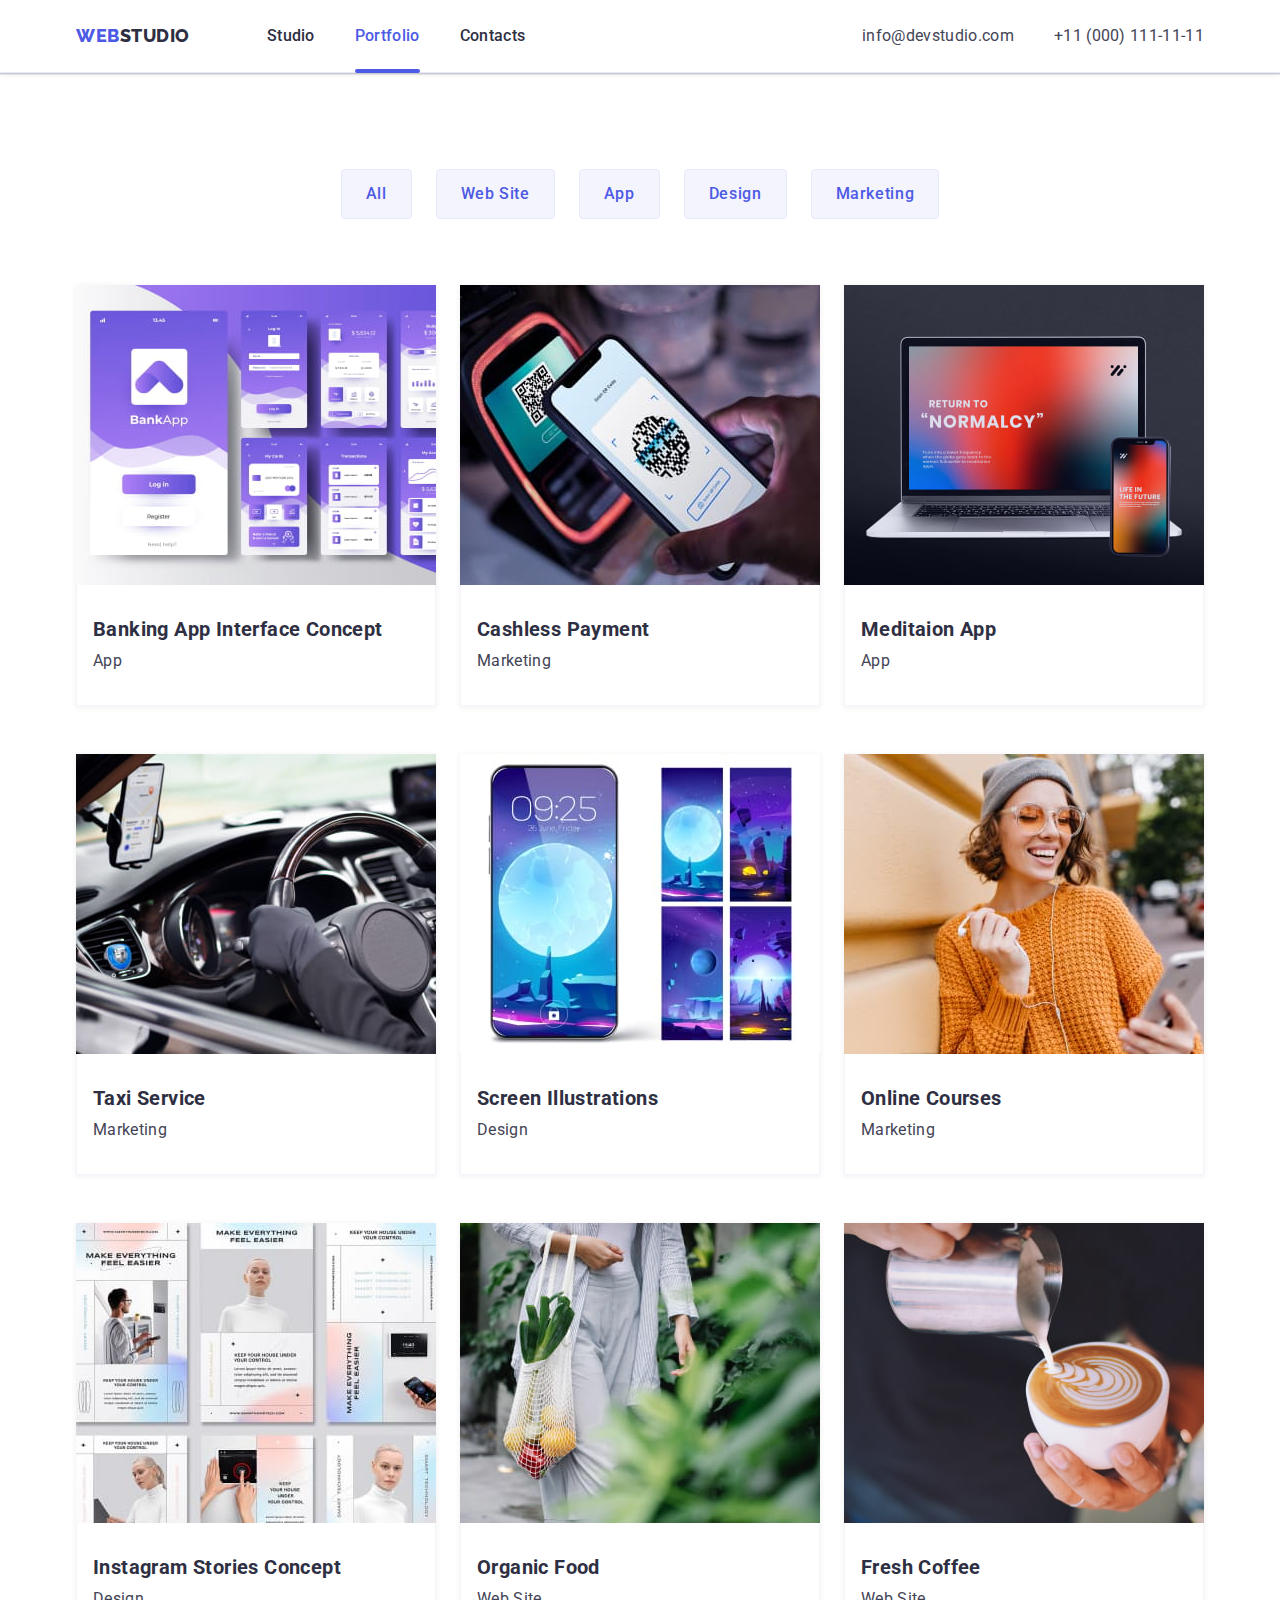
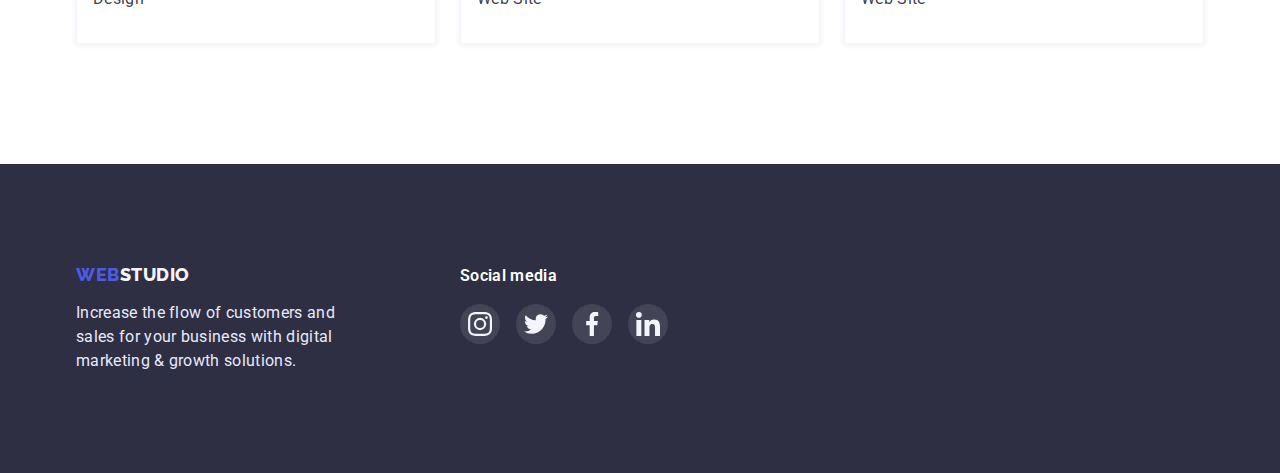
==== portfolio.html @ 15d8ec0e "check1" ====
<!DOCTYPE html>
<html lang="en">
<head>
    <meta charset="UTF-8">
    <meta http-equiv="X-UA-Compatible" content="IE=edge">
    <meta name="viewport" content="width=device-width, initial-scale=1.0">
    <link rel="preconnect" href="https://fonts.googleapis.com">
    <link rel="preconnect" href="https://fonts.gstatic.com" crossorigin>
    <link href="https://fonts.googleapis.com/css2?family=Raleway:wght@800&family=Roboto:wght@400;500;700;900&display=swap" rel="stylesheet">
    <style>
    @import url('https://fonts.googleapis.com/css2?family=Raleway:wght@800&family=Roboto:wght@400;500;700;900&display=swap');
    </style>
    <link rel="stylesheet" href="https://cdnjs.cloudflare.com/ajax/libs/modern-normalize/1.1.0/modern-normalize.min.css">
    <link rel="stylesheet" href="./css/styles.css">
    <title>Portfolio</title>
</head>
<body>
    <header class="header">
        <div class="container header-list">
                <a class="header-logo" href="">WEB<span class="header-logo-studio">STUDIO</span>
                </a>
                <nav>
                    <ul class="list-studio">
                        <li class="item">
                            <a href="./index.html" class="studio-title" >Studio</a>
                        </li>
                        <li class="item">
                            <a href="./portfolio.html" class="studio-title current" >Portfolio</a>
                        </li>
                        <li class="item">
                            <a href="" class="studio-title">Contacts</a>
                        </li>
                    </ul>
                </nav>
                <ul class="list-contacts">
                    <li class="item"><a href="mailto:info@devstudio.com" class="contacts-title">info@devstudio.com</a></li>
                    <li class="item"><a href="tel:+110001111111" class="contacts-title">+11 (000) 111-11-11</a></li>
                </ul>
        </div>
    </header>
    <main>
        <section class="section-portfolio">
            <div class="container">
                <ul class="list-buttons">
                    <li class="item"><button type="button" class="button">All</button></li>
                    <li class="item"><button type="button" class="button">Web Site</button></li>
                    <li class="item"><button type="button" class="button">App</button></li>
                    <li class="item"><button type="button" class="button">Design</button></li>
                    <li class="item"><button type="button" class="button">Marketing</button></li>
                </ul>
                <h1 class="visually-hidden-skills" class="title-portfolio-main">Portfolio</h1>
                <ul class="portfolio-images">
                    <li class="image-portfolio">
                        <a href="" class="portfolio-link">
                            <div class="portfolio-thumb">
                                <img src="./images/bank-app.jpg" alt="Bank App" width="360">
                                    <p class="portfolio-thumb-text">
                                        14 Stylish and User-Friendly App Design Concepts · Task Manager App · Calorie Tracker App · Exotic Fruit Ecommerce App · Cloud Storage App
                                    </p>
                            </div>
                            <div class="image-figure">
                                <h3 class="portfolio-image-title">Banking App Interface Concept</h3>
                                <p class="portfolio-image-text">App</p>
                            </div>
                        </a>
                    </li>
                    <li class="image-portfolio">
                        <a href="" class="portfolio-link">
                            <div class="portfolio-thumb">
                                <img src="./images/cashless-payment.jpg" alt="Cashless Payment" width="360">
                                    <p class="portfolio-thumb-text">
                                        14 Stylish and User-Friendly App Design Concepts · Task Manager App · Calorie Tracker App · Exotic Fruit Ecommerce App · Cloud Storage App
                                    </p>
                            </div>
                            <div class="image-figure">
                                <h3 class="portfolio-image-title">Cashless Payment</h3>
                                <p class="portfolio-image-text">Marketing</p>
                            </div> 
                        </a> 
                    </li>
                    <li class="image-portfolio">
                        <a href="" class="portfolio-link">
                            <div class="portfolio-thumb">
                                <img src="./images/meditation-app.jpg" alt="Meditation App" width="360">
                                    <p class="portfolio-thumb-text">
                                        14 Stylish and User-Friendly App Design Concepts · Task Manager App · Calorie Tracker App · Exotic Fruit Ecommerce App · Cloud Storage App
                                    </p>
                            </div>
                            <div class="image-figure">
                                <h3 class="portfolio-image-title">Meditaion App</h3>
                                <p class="portfolio-image-text">App</p>
                            </div>
                        </a>
                    </li>
                    <li class="image-portfolio">
                        <a href="" class="portfolio-link">
                            <div class="portfolio-thumb">
                                <img src="./images/taxi-service.jpg" alt="Taxi Service" width="360">
                                    <p class="portfolio-thumb-text">
                                        14 Stylish and User-Friendly App Design Concepts · Task Manager App · Calorie Tracker App · Exotic Fruit Ecommerce App · Cloud Storage App
                                    </p>
                            </div>
                            <div class="image-figure">
                                <h3 class="portfolio-image-title">Taxi Service</h3>
                                <p class="portfolio-image-text">Marketing</p>
                            </div>
                        </a>
                    </li>
                    <li class="image-portfolio">
                        <a href="" class="portfolio-link">
                            <div class="portfolio-thumb">
                                <img src="./images/screen-illustrations.jpg" alt="Screen Illustrations" width="360">
                                    <p class="portfolio-thumb-text">
                                        14 Stylish and User-Friendly App Design Concepts · Task Manager App · Calorie Tracker App · Exotic Fruit Ecommerce App · Cloud Storage App
                                    </p>
                            </div>
                            <div class="image-figure">
                                <h3 class="portfolio-image-title">Screen Illustrations</h3>
                                <p class="portfolio-image-text">Design</p>
                            </div>
                        </a>
                    </li>
                    <li class="image-portfolio">
                        <a href="" class="portfolio-link">
                            <div class="portfolio-thumb">
                                <img src="./images/online-courses.jpg" alt="Online Courses" width="360">
                                    <p class="portfolio-thumb-text">
                                        14 Stylish and User-Friendly App Design Concepts · Task Manager App · Calorie Tracker App · Exotic Fruit Ecommerce App · Cloud Storage App
                                    </p>
                            </div>
                            <div class="image-figure">
                                <h3 class="portfolio-image-title">Online Courses</h3>
                                <p class="portfolio-image-text">Marketing</p>
                            </div>
                        </a>
                    </li>
                    <li class="image-portfolio">
                        <a href="" class="portfolio-link">
                            <div class="portfolio-thumb">
                                <img src="./images/instagram-stories-concept.jpg" alt="Instagram Stories Concept" width="360">
                                    <p class="portfolio-thumb-text">
                                        14 Stylish and User-Friendly App Design Concepts · Task Manager App · Calorie Tracker App · Exotic Fruit Ecommerce App · Cloud Storage App
                                    </p>
                            </div>
                            <div class="image-figure">
                                <h3 class="portfolio-image-title">Instagram Stories Concept</h3>
                                <p class="portfolio-image-text">Design</p>
                            </div>
                        </a>
                    </li>
                    <li class="image-portfolio">
                        <a href="" class="portfolio-link">
                            <div class="portfolio-thumb">
                                <img src="./images/organic-food.jpg" alt="Organic Food" width="360">
                                    <p class="portfolio-thumb-text">
                                        14 Stylish and User-Friendly App Design Concepts · Task Manager App · Calorie Tracker App · Exotic Fruit Ecommerce App · Cloud Storage App
                                    </p>
                            </div>
                            <div class="image-figure">
                                <h3 class="portfolio-image-title">Organic Food</h3>
                                <p class="portfolio-image-text">Web Site</p>
                            </div>
                        </a>
                    </li>
                    <li class="image-portfolio">
                        <a href="" class="portfolio-link">
                            <div class="portfolio-thumb">
                                <img src="./images/fresh-coffee.jpg" alt="Fresh Coffee" width="360">
                                    <p class="portfolio-thumb-text">
                                        14 Stylish and User-Friendly App Design Concepts · Task Manager App · Calorie Tracker App · Exotic Fruit Ecommerce App · Cloud Storage App
                                    </p>
                            </div>
                            <div class="image-figure">
                                <h3 class="portfolio-image-title">Fresh Coffee</h3>
                                <p class="portfolio-image-text">Web Site</p>
                            </div>
                        </a>
                    </li>
                </ul> 
            </div>
        </section>           
    </main>
    
    <footer class="background-footer">
        <div class="container position">
            <div class="footer-info">
                <a class="footer-logo" href="">WEB<span class="footer-logo-studio-2">STUDIO</span>
                </a>
                <p class="footer-text">Increase the flow of customers and sales for your business with digital marketing & growth solutions.</p>
            </div>
            <div class="footer-social">
                <p class="title-social-media">Social media</p>
                <ul class="footer-list-icons">
                    <li class="footer-item">
                        <a class="footer-link" href="">
                            <svg class="footer-icon" width="24" height="24">
                                <use href="./images/icons.svg#icon-instagram-footer"></use>
                            </svg>
                        </a>
                    </li>
                    <li class="footer-item">
                        <a class="footer-link" href="">
                            <svg class="footer-icon" width="24" height="24">
                                <use href="./images/icons.svg#icon-twitter-footer"></use>
                            </svg>
                        </a>
                    </li>
                    <li class="footer-item">
                        <a class="footer-link" href="">
                            <svg class="footer-icon" width="24" height="24">
                                <use href="./images/icons.svg#icon-facebook-footer"></use>
                            </svg>
                        </a>
                    </li>
                    <li class="footer-item">
                        <a class="footer-link" href="">
                            <svg class="footer-icon" width="24" height="24">
                                <use href="./images/icons.svg#icon-in-footer"></use>
                            </svg>
                        </a>
                    </li>
                </ul>
            </div>
        </div>
    </footer>
</body>
</html>
---- css/styles.css ----
html{
    box-sizing: border-box;
}
*,
*::before,
*::after{
    box-sizing: inherit;
}

h1,h2,h3,h4,h5,h6,p{
    margin: 0;
}
ul,ol{
    margin: 0;
    padding: 0;
}

img{
    display: block;
    max-width: 100%;
    height: auto;
}


body{
    font-family: 'Roboto', sans-serif;
    color: var(--brand-black-color);
}

:root{
    --brand-black-color: #434455;
    --black-color: #2E2F42;
    --blue-color: #4D5AE5;
    --dark-blue-color: #404BBF;
    --brand-white-color: #FFFFFF;
    --first-white-color: #F4F4FD;
    --second-white-color: #E7E9FC;
    --transition-duration: 250ms;
    --transition-timing-function: cubic-bezier(0.4, 0, 0.2, 1);
}

.container{
    width: 1158px;
    padding-left: 15px;
    padding-right: 15px;
    margin-left: auto;
    margin-right: auto;
}

.header{
    border-bottom: 1px solid #E7E9FC;
    box-shadow: 0px 2px 1px rgba(46, 47, 66, 0.08), 0px 1px 1px rgba(46, 47, 66, 0.16), 0px 1px 6px rgba(46, 47, 66, 0.08);
}

.header-list{
    display: flex;
    align-items: center;
    padding-top: 24px;
    padding-bottom: 24px;
}
.header-logo{
    text-decoration: none;
    font-family: 'Raleway';
    font-weight: 800;
    font-size: 18px;
    line-height: calc(24/18);
    letter-spacing: 0.03em;
    text-transform: uppercase;
    color: var(--blue-color);
}

.header-logo-studio{
    font-family: 'Raleway';
    font-weight: 800;
    font-size: 18px;
    line-height: calc(24/18);
    letter-spacing: 0.03em;
    text-transform: uppercase;
    color: var(--black-color);
}


.list-studio{
    list-style: none;
    display: flex;
    margin-left: 77px;
}

.studio-title{
    position: relative;
    font-weight: 500;
    font-size: 16px;
    line-height: calc(24/16);
    letter-spacing: 0.02em;
    color: var(--black-color);
    text-decoration: none;
    transition: color var(--transition-duration) var(--transition-timing-function);
}
.studio-title:hover, 
.studio-title:focus,
.studio-title:active{
    color: var(--blue-color);
}
.studio-title.current{
    color: var(--blue-color);
}
.studio-title.current::after{
    position: absolute;
    bottom: -28px;
    left: 0;
    content: "";
    display: block;
    width: 100%;
    height: 4px;
    background: var(--blue-color);
    border-radius: 2px;
}

.list-studio .item +.item{
    margin-left: 40px;
}


.list-contacts{
    list-style: none;
    display: flex;
    margin-left: auto;

}
.contacts-title{
    font-weight: 400;
    font-size: 16px;
    line-height: calc(24/16);
    letter-spacing: 0.02em;
    color: var(--brand-black-color);
    text-decoration: none;
    list-style: none;

    transition: color var(--transition-duration) var(--transition-timing-function);
}
.contacts-title:hover,
.contacts-title:focus,
.contacts-title:active{
    color: var(--blue-color);
}
.list-contacts .item+.item{
    margin-left: 40px;
}


.background{
    position: relative;
    padding-top: 192px;
    padding-bottom: 192px;
    text-align: center;
    background-color: var(--black-color);
    background-image: linear-gradient(
        rgba(46, 47, 66, 0.7),
        rgba(46, 47, 66, 0.7)), 
        url('../images/people-office-low.jpg');
    background-repeat: no-repeat;
    background-position: center;
    background-size: cover;
    max-width: 1440px;
    margin-right: auto;
    margin-left: auto;
}

.title-solutions {
    font-weight: 700;
    font-size: 56px;
    line-height: calc(60/56);
    letter-spacing: 0.02em;
    color: var(--brand-white-color);
    margin-bottom: 46.41px;
    max-width: 1440px;
    display: block;
    justify-content: center;
}


.button-order-service {
    font-family: inherit;
    font-weight: 600;
    font-size: 16px;
    line-height: calc(19/16);
    letter-spacing: 0.04em;
    color: var(--brand-white-color);
    cursor: pointer;
    background-color: var(--blue-color);
    padding: 16px 32px;
    box-shadow: 0px 4px 4px rgba(0, 0, 0, 0.15);
    border-radius: 4px;
    border: 1px solid transparent;
    transition: background-color var(--transition-duration) var(--transition-timing-function);
}
.button-order-service:hover,
.button-order-service:focus,
.button-order-service:active{
    background-color: var(--dark-blue-color);
    box-shadow: 0px 4px 4px rgba(0, 0, 0, 0.15);
}


.section-skills{
    padding-top: 120px;
}



.visually-hidden-skills {
      position: absolute;
      white-space: nowrap;
      width: 1px;
      height: 1px;
      overflow: hidden;
      border: 0;
      padding: 0;
      clip: rect(0 0 0 0);
      clip-path: inset(50%);
      margin: -1px;
} 


.skills-list{
    list-style: none;
    display: flex;
    align-items: center;
    padding-left: 0;
    padding-right: 0;
    gap: 24px;
}

.skills-background-icon{
    background: #F4F4FD;
    border-radius: 4px;
    height: 112px;
    margin-bottom: 8px;
    display: flex;
    justify-content: center;
    align-items: center;
}

.skills-icon{
    display: flex;
    justify-content: center;
}

.skills{
    flex-basis: calc((100% - 3 * 24px) / 4);
}


.title-skills{
    font-weight: 700;
    font-size: 20px;
    line-height: calc(24/20);
    letter-spacing: 0.02em;
    color: var(--black-color);
    margin-bottom: 8px;
}
.text-skills{
    font-size: 16px;
    line-height: calc(24/16);
    letter-spacing: 0.02em;
    color: var(--brand-black-color);
}

.section-doing{
    padding-top: 120px;
    padding-bottom: 120px;
}
.title-doing {
    font-weight: 700;
    font-size: 36px;
    line-height: calc(40/36);
    text-align: center;
    letter-spacing: 0.02em;
    text-transform: capitalize;
    color: var(--black-color);
    margin-bottom: 72px;
}
.studio-images-1{
    list-style: none;
    display: flex;
    justify-content: center;
}

.image-doing:not(:last-child){
    margin-right: 24px;
}


.title-team {
    font-weight: 700;
    font-size: 36px;
    line-height: calc(40/36);
    text-align: center;
    letter-spacing: 0.02em;
    text-transform: capitalize;
    color: var(--black-color);
    margin-bottom: 72px;
}
.studio-images-2{
    list-style: none;
    display: flex;
    justify-content: center;
}

.background-studio-people-1{
    background-color: var(--first-white-color);
    padding-top: 120px;
    padding-bottom: 120px;
}
.background-studio-people-2{
    background-color: var(--brand-white-color);
}
.image-person{
    background-color: var(--brand-white-color);
    display: block;
    width: 100%;
    border-radius: 0px 0px 4px 4px;
    box-shadow: 0px 1px 6px rgba(46, 47, 66, 0.08), 0px 1px 1px rgba(46, 47, 66, 0.16), 0px 2px 1px rgba(46, 47, 66, 0.08);
}
.image-person:not(:last-child){
    margin-right: 24px;
}

.name-text-person{
    padding-top: 32px;
    padding-bottom: 32px;
}
.name-person {
    font-weight: 600;
    font-size: 20px;
    line-height: calc(24/20);
    text-align: center;
    letter-spacing: 0.02em;
    color: var(--black-color);
}
.text-person {
    font-size: 16px;
    line-height: calc(24/16);
    text-align: center;
    letter-spacing: 0.02em;
    color: var(--brand-black-color);
    margin-top: 8px;
}

.team-list-icons{
    list-style: none;
    display: flex;
    justify-content: center;
    gap: 24px;
    margin-top: 8px;
}

.team-link{
    background-color: #4D5AE5 ;
    border-radius: 50%;
    display: flex;
    align-items: center;
    justify-content: center;
    width: 40px;
    height: 40px;
    transition: background-color var(--transition-duration) var(--transition-timing-function);
}
.team-link:hover,
.team-link:focus{
    background-color: #404BBF;
}












.section-customers{
    padding-top: 120px;
    padding-bottom: 120px;
}

.title-customers{
    font-weight: 700;
    font-size: 36px;
    line-height: calc(42/36);
    text-align: center;
    letter-spacing: 0.03em;
    text-transform: capitalize;
    color: var(--black-color);
    margin-bottom: 72px;
}
.customers-list{
    list-style: none;
    display: flex;
    justify-content: center;
    gap: 24px;
}


.customers-link{
    display: flex;
    justify-content: center;
    align-items: center;
    width: 168px;
    height: 88px;
    border: 1px solid #8E8F99;
    border-radius: 4px;
    transition: border-color var(--transition-duration) var(--transition-timing-function);
}
.customers-icon{
    fill: #8E8F99;
    width: 104px;
    height: 56px;
    transition: fill var(--transition-duration) var(--transition-timing-function);
}

.customers-link:hover,
.customers-link:focus{
    border-color: #404BBF;
}
.customers-link:hover .customers-icon,
.customers-link:focus .customers-icon{
    fill: #404BBF;
}





.background-footer{
    padding-top: 100px;
    padding-bottom: 100px;
}
.position{
    display: flex;
}
.footer-social{
    margin-left: 120px;
}


.footer-logo{
    text-decoration: none;
    font-family: 'Raleway';
    font-weight: 800;
    font-size: 18px;
    line-height: calc(21/18);
    align-items: center;
    letter-spacing: 0.03em;
    text-transform: uppercase;
    color: var(--blue-color);

}
.footer-logo-studio-2 {
    font-family: 'Raleway';
    font-weight: 800;
    font-size: 18px;
    line-height: calc(21/18);
    align-items: center;
    letter-spacing: 0.03em;
    text-transform: uppercase;
    color: var(--first-white-color);

}
.footer-text {
    font-size: 16px;
    line-height: calc(24/16);
    letter-spacing: 0.02em;
    color: var(--second-white-color);
    width: 264px;
    margin-top: 16px;
}
.title-social-media{
    font-weight: 600;
    font-size: 16px;
    line-height: calc(24/16);
    letter-spacing: 0.02em;
    color: var(--brand-white-color);
}

.footer-list-icons{
    list-style: none;
    display: flex;
    gap: 16px;
    margin-top: 16px;
}
.footer-link{
    background: rgba(255, 255, 255, 0.1);
    border-radius: 50%;
    display: flex;
    justify-content: center;
    align-items: center;
    width: 40px;
    height: 40px;
    transition: background-color var(--transition-duration) var(--transition-timing-function);
}
.footer-link:hover,
.footer-link:focus{
    background: #31D0AA;
}



.background-footer{
    background-color: var(--black-color);
}

.section-subscribe{
    display: flex;
    display: inline-block;
}

.button-subscribe{
    display: flex;
    flex-direction: row;
    justify-content: center;
    align-items: center;
    padding: 8px 24px;
    gap: 16px;
    background: #4D5AE5;
    border-radius: 4px;
}







.section-buttons{
    padding-top: 96px;
    padding-bottom: 66px;
}
.list-buttons{
    list-style: none;
    display: flex;
    justify-content: center;
    margin-bottom: 66px;
}
.button{
    font-family: inherit;
    font-weight: 500;
    font-size: 16px;
    line-height: calc(24/16);
    align-items: center;
    text-align: center;
    letter-spacing: 0.04em;
    color: var(--blue-color);
    cursor: pointer;
    background-color: var(--first-white-color);
    padding: 12px 24px;
    border: 1px solid var(--second-white-color);
    border-radius: 4px;
    transition: color var(--transition-duration) var(--transition-timing-function), background-color var(--transition-duration) var(--transition-timing-function), border-color var(--transition-duration) var(--transition-timing-function), box-shadow var(--transition-duration) var(--transition-timing-function);
}
.button:hover,
.button:focus,
.button:active{
    color: var(--brand-white-color);
    background-color: var(--dark-blue-color);
    border-color: transparent;
    box-shadow: 0px 3px 1px rgba(0, 0, 0, 0.1), 0px 2px 1px rgba(0, 0, 0, 0.08), 0px 2px 2px rgba(0, 0, 0, 0.12);
}

.list-buttons .item+.item{
    margin-left: 24px;
}


.section-portfolio{
    padding-top: 96px;
    padding-bottom: 120px;
}
.title-portfolio-main{
    font-weight: 700;
    font-size: 36px;
    line-height: calc(40/36);
    text-align: center;
    letter-spacing: 0.02em;
    text-transform: capitalize;
    color: var(--black-color);
}
.visually-hidden-skills {
      position: absolute;
      white-space: nowrap;
      width: 1px;
      height: 1px;
      overflow: hidden;
      border: 0;
      padding: 0;
      clip: rect(0 0 0 0);
      clip-path: inset(50%);
      margin: -1px;
  } 



.portfolio-images{
    list-style: none;
    display: flex;
    flex-wrap: wrap;
    padding-right: 0;
    padding-left: 0;
}


.portfolio-link{
    display: block;
    text-decoration: none;
    box-shadow: 0px 1px 6px rgba(46, 47, 66, 0.08);
    transition: box-shadow var(--transition-duration) var(--transition-timing-function);
}
.portfolio-link:hover,
.portfolio-link:focus{
    box-shadow: 0px 1px 6px rgba(46, 47, 66, 0.08), 0px 1px 1px rgba(46, 47, 66, 0.16), 0px 2px 1px rgba(46, 47, 66, 0.08);
}

.portfolio-thumb{
    position: relative;
    overflow: hidden;
}
.portfolio-thumb-text{
    line-height: calc(24/16);
    letter-spacing: 0.02em;
    color: #F4F4FD;

    position: absolute;
    top: 0;
    left: 0;
    width: 100%;
    height: 100%;
    padding-top: 40px;
    padding-left: 32px;
    padding-right: 32px;
    background-color: #4D5AE5;
    transform: translateY(100%);
    transition: transform var(--transition-duration) var(--transition-timing-function);
}

.portfolio-link:hover .portfolio-thumb-text,
.portfolio-link:focus .portfolio-thumb-text{
    transform: translateY(0);
}



.image-portfolio{
    margin-right: 24px;
    margin-bottom: 48px;    
}
.image-portfolio:nth-child(3n){
    margin-right: 0;
}
.image-portfolio:nth-last-child(-n + 3){
    margin-bottom: 0;

}


.image-figure{
    padding: 32px 0 32px 16px;
    border-left: 0.5px solid #F4F4FD;
    border-right: 0.5px solid #F4F4FD;
    border-bottom: 0.5px solid #F4F4FD;
}


.portfolio-image-title {
    font-weight: 700;
    font-size: 20px;
    line-height: calc(24/20);
    text-align: left;
    letter-spacing: 0.02em;
    color: var(--black-color); 
}
.portfolio-image-text {
    font-size: 16px;
    line-height: calc(24/16);
    text-align: left;
    letter-spacing: 0.02em;
    color: var(--brand-black-color);
    margin-top: 8px;
}




.backdrop{
    position: fixed;
    top: 0;
    left: 0;
    width: 100%;
    height: 100%;
    background: rgba(46, 47, 66, 0.4);
    opacity: 1;
    transition: opacity var(--transition-duration) var(--transition-timing-function);
  }
  
  .backdrop.is-hidden{
    visibility: visible;
    opacity: 0;
    pointer-events: none;
  }
  
  .modal{
    position: absolute;
    top: 50%;
    left: 50%;
    transform: translate(-50%, -50%) scale(1) skew(360deg);
    width: 408px;
    height: 576px;
    padding: 15px;
    background: #FCFCFC;
    box-shadow: 0px 1px 1px rgba(0, 0, 0, 0.14), 0px 1px 3px rgba(0, 0, 0, 0.12), 0px 2px 1px rgba(0, 0, 0, 0.2);
    border-radius: 4px;
  }

.modal-close{
    position: absolute;
    right: 24px;
    top: 24px;
    width: 24px;
    height: 24px;
    border-radius: 50%;
    background: #E7E9FC;
    border: 1px solid rgba(0, 0, 0, 0.1);
    cursor: pointer;
}
.modal-close:hover,
.modal-close:focus{
    box-shadow: 0px 1px 6px rgba(46, 47, 66, 0.08), 0px 1px 1px rgba(46, 47, 66, 0.16), 0px 2px 1px rgba(46, 47, 66, 0.08);
    background: #404BBF;
}

.modal-close-button{
    fill: #000000;
    width: 8px;
    height: 8px;
    display: flex;
    justify-content: center;
    align-items: center;
    transition: fill var(--transition-duration) var(--transition-timing-function);
}
.modal-close-button:hover,
.modal-close-button:focus{
    fill: #FFFFFF;
}



label{
    display: flex;
    flex-direction: column;

}

.button-send{
    display: flex;
    flex-direction: row;
    align-items: flex-start;
    padding: 16px 32px;
    gap: 10px;
    background: #4D5AE5;
    color: #FFFFFF;
    box-shadow: 0px 4px 4px rgba(0, 0, 0, 0.15);
    border-radius: 4px;
}

.checkbox{
    display: flex;
    display: row;
    align-items: flex-start;
}

.privacy-policy{
    color: #4D5AE5;
    text-decoration: underline;
}
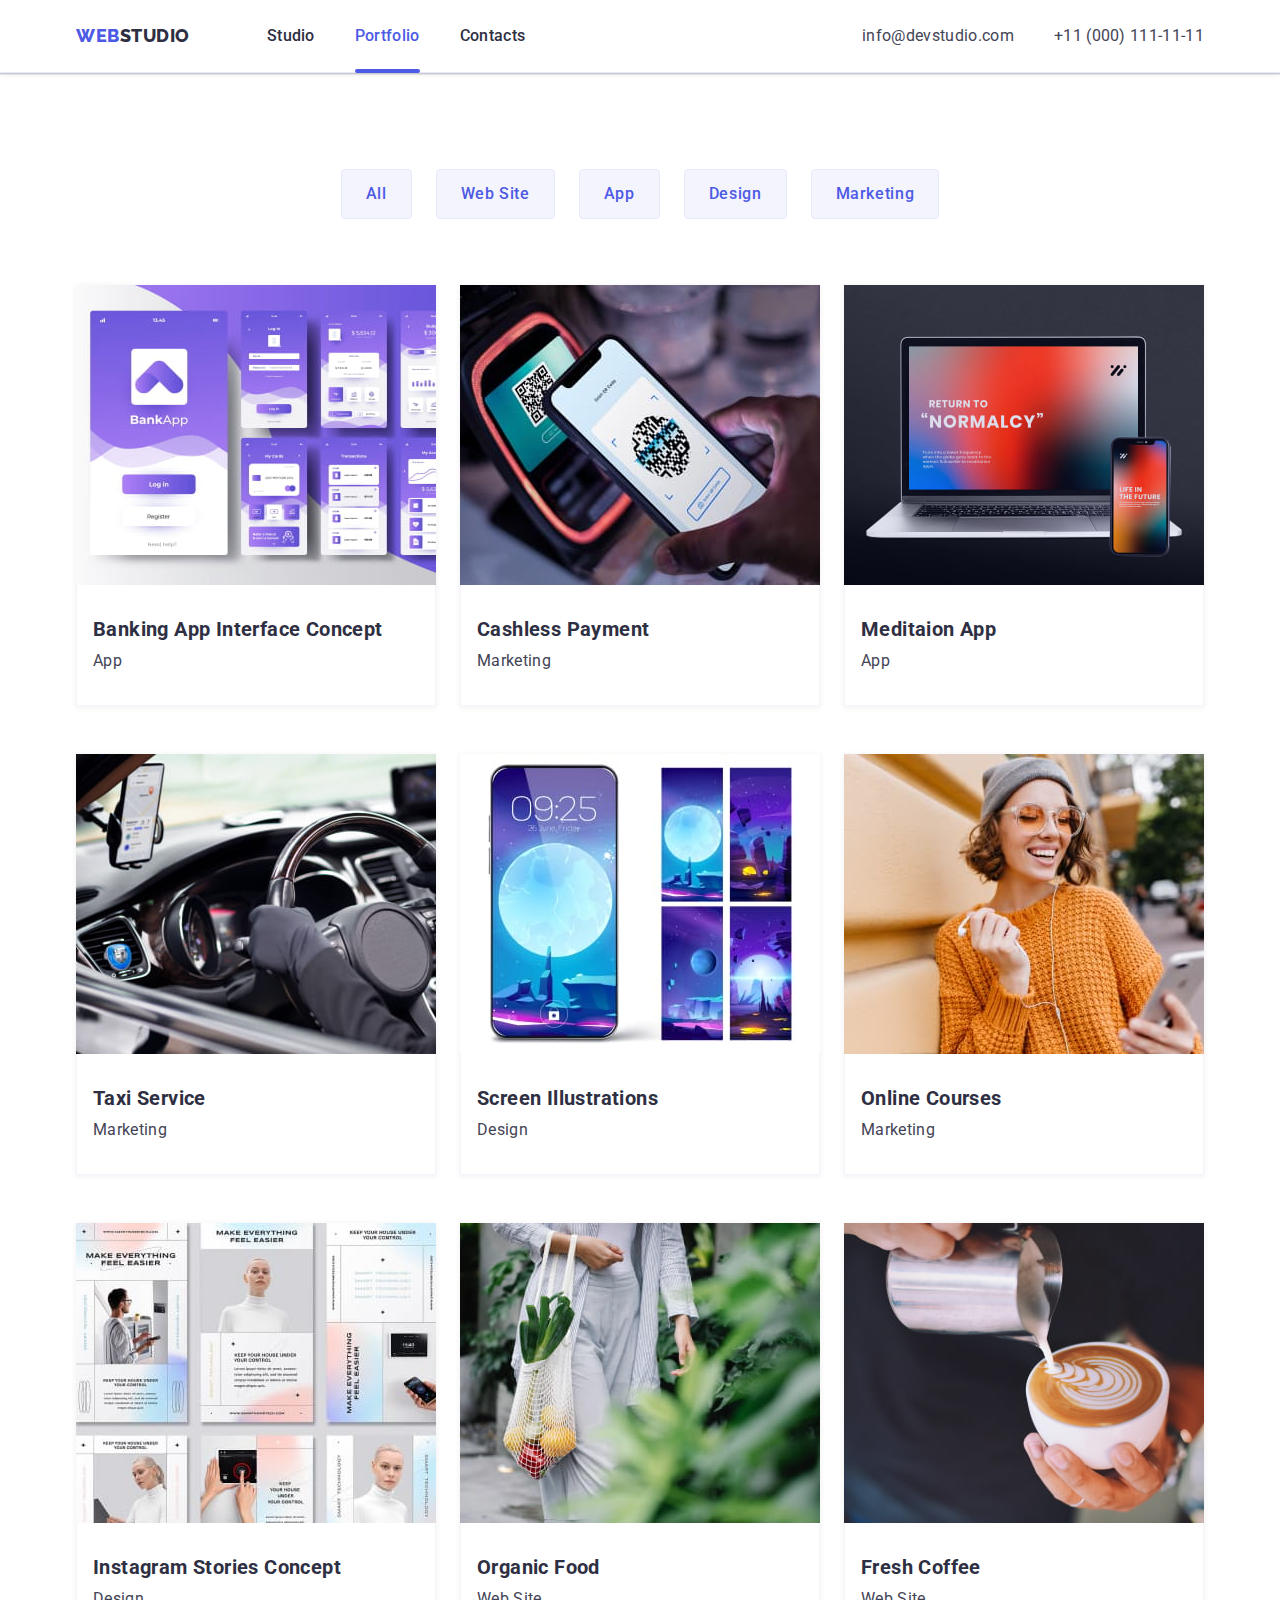
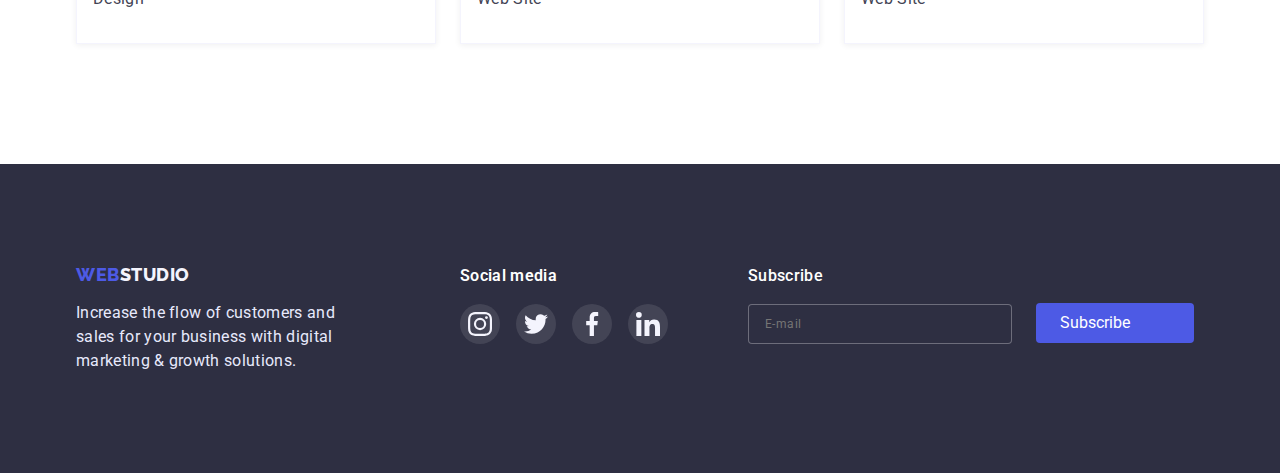
==== commit 93c2e147: "check2" ====
--- a/portfolio.html
+++ b/portfolio.html
@@ -221,6 +221,12 @@
                     </li>
                 </ul>
             </div>
+            <form class="section-subscribe">
+                <label><span class="subscribe-text">Subscribe</span>
+                <input type="email" name="name" placeholder="E-mail" class="input-E-mail">
+                </label>
+                <button type="submit" class="button-subscribe">Subscribe</button>
+            </form>
         </div>
     </footer>
 </body>
--- a/css/styles.css
+++ b/css/styles.css
@@ -506,15 +506,45 @@
     background: #31D0AA;
 }
 
-
-
 .background-footer{
     background-color: var(--black-color);
 }
 
+
+
 .section-subscribe{
     display: flex;
     display: inline-block;
+    display: flex;
+}
+
+.subscribe-text{
+    font-weight: 500;
+    font-size: 16px;
+    line-height: calc(24/16);
+    letter-spacing: 0.02em;
+    color: #FFFFFF;
+    margin-bottom: 16px;
+    margin-left: 80px;
+}
+.input-E-mail{
+    border: 1px solid rgba(255, 255, 255, 0.3);
+    border-radius: 4px;
+    background-color: var(--black-color);
+    width: 264px;
+    height: 40px;
+    font-weight: 400;
+    font-size: 12px;
+    line-height: calc(24/12);
+    align-items: center;
+    letter-spacing: 0.04em;
+    padding-left: 16px;
+    outline: none;
+    margin-left: 80px;
+}
+.input-E-mail:focus,
+.input-E-mail:active{
+    border: 1px solid #4D5AE5;
 }
 
 .button-subscribe{
@@ -522,10 +552,18 @@
     flex-direction: row;
     justify-content: center;
     align-items: center;
-    padding: 8px 24px;
-    gap: 16px;
     background: #4D5AE5;
     border-radius: 4px;
+    border: transparent;
+    color: #FFFFFF;
+    height: 40px;
+    padding: 8px 64px 8px 24px;
+    margin-left: 24px;
+    margin-top: 39px;
+}
+.button-subscribe:hover,
+.button-s:focus{
+    background: #404BBF;
 }
 
 
@@ -755,41 +793,155 @@
 
 
 
+.form-title{
+    font-weight: 500;
+    font-size: 16px;
+    line-height: calc(24/16);
+    text-align: center;
+    letter-spacing: 0.02em;
+    color: #2E2F42;
+    padding-top: 30px;
+}
+
 label{
     display: flex;
     flex-direction: column;
-
+}
+
+
+.form-field{
+    display: flex;
+    flex-direction: column;
+    align-items: flex-start;
+    padding: 0px;
+    gap: 8px;
+    width: 360px;
+    height: 336px;
+    margin-left: auto;
+    margin-right: auto;
+}
+
+.label-text{
+    font-weight: 400;
+    font-size: 12px;
+    line-height: calc(16/12);
+    letter-spacing: 0.04em;
+    color: #8E8F99;
+    margin-bottom: 4px;
+}
+
+
+.input-name{
+    width: 360px;
+    height: 40px;
+    outline: none;
+    border-radius: 4px;
+    border: 1px solid rgba(33, 33, 33, 0.2);
+    margin-left: auto;
+    margin-right: auto;
+}
+.input-name:focus,
+.input-name:active{
+    border: 1px solid #4D5AE5;
+}
+
+.input-phone{
+    width: 360px;
+    height: 40px;
+    outline: none;
+    border-radius: 4px;
+    border: 1px solid rgba(33, 33, 33, 0.2);
+}
+.input-phone:focus,
+.input-phone:active{
+    border: 1px solid #4D5AE5;
+}
+
+.input-email{
+    width: 360px;
+    height: 40px;
+    outline: none;
+    border-radius: 4px;
+    border: 1px solid rgba(33, 33, 33, 0.2);
+}
+.input-email:focus,
+.input-email:active{
+    border: 1px solid #4D5AE5;
+}
+
+.input-comment{
+    position: relative;
+    width: 360px;
+    height: 120px;
+    outline: none;
+    border-radius: 4px;
+    border: 1px solid rgba(33, 33, 33, 0.2);
+    resize: none;
+}
+.input-comment:focus,
+.input-comment:active{
+    border: 1px solid #4D5AE5;
+}
+.input-comment::placeholder{
+    position: absolute;
+    font-weight: 400;
+    font-size: 12px;
+    line-height: calc(16/12);
+    letter-spacing: 0.04em;
+    color: rgba(117, 117, 117, 0.5);
+    margin-top: 8px;
+    margin-left: 16px;
+}
+
+.privacy-position{
+    margin-top: 16px;
+}
+
+.checkbox-flexbox{
+    display: flex;
+    display: row;
+}
+
+.checkbox{
+    display: flex;
+    display: row;
+    align-items: flex-start;
+}
+
+.privacy-policy{
+    color: #4D5AE5;
+    text-decoration: underline;
 }
 
 .button-send{
     display: flex;
     flex-direction: row;
-    align-items: flex-start;
+    justify-content: center;
     padding: 16px 32px;
     gap: 10px;
     background: #4D5AE5;
     color: #FFFFFF;
     box-shadow: 0px 4px 4px rgba(0, 0, 0, 0.15);
     border-radius: 4px;
-}
-
-.checkbox{
-    display: flex;
-    display: row;
-    align-items: flex-start;
-}
-
-.privacy-policy{
-    color: #4D5AE5;
-    text-decoration: underline;
-}
-
-
-
-
-
-
-
-
-
-
+    width: 169px;
+    height: 56px;
+    margin-left: auto;
+    margin-right: auto;
+    margin-top: 24px;
+    border: transparent;
+}
+.button-send:hover,
+.button-send:focus{
+    background: #404BBF;
+}
+
+
+
+
+
+
+
+
+
+
+
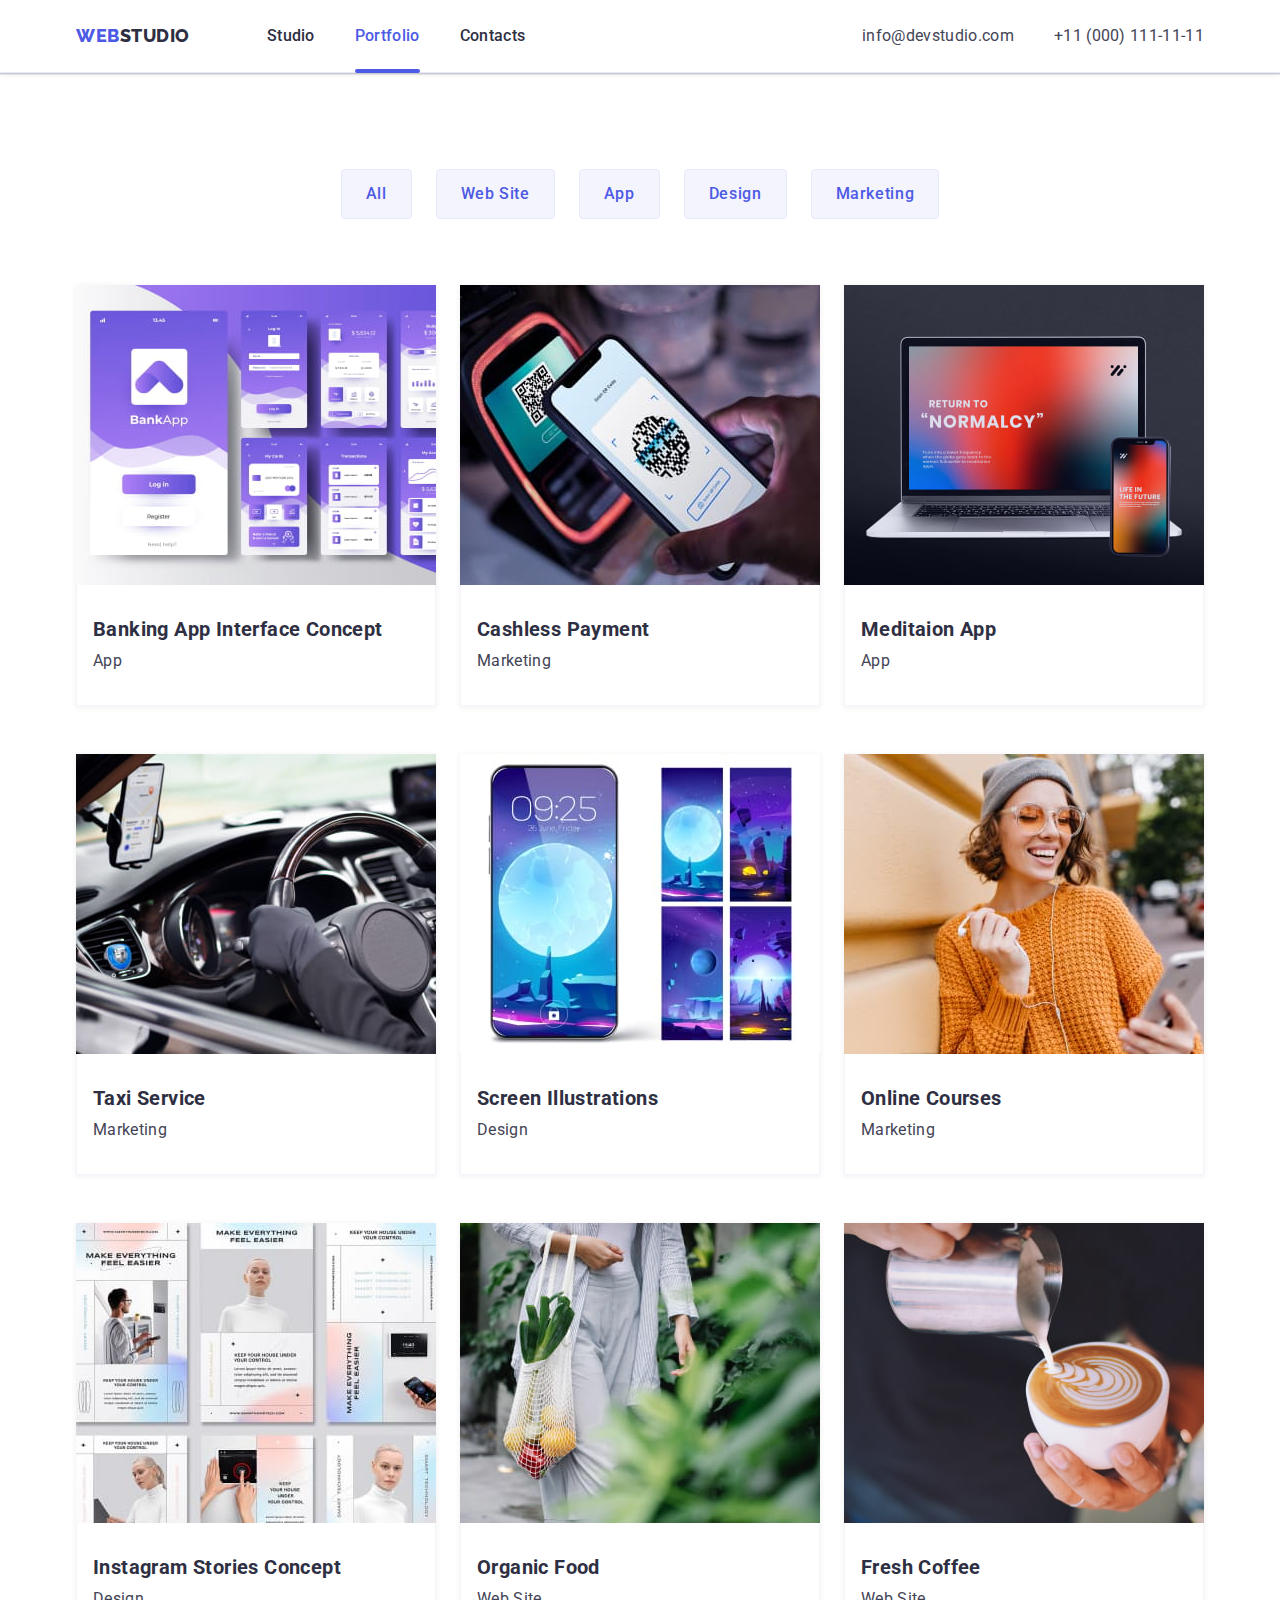
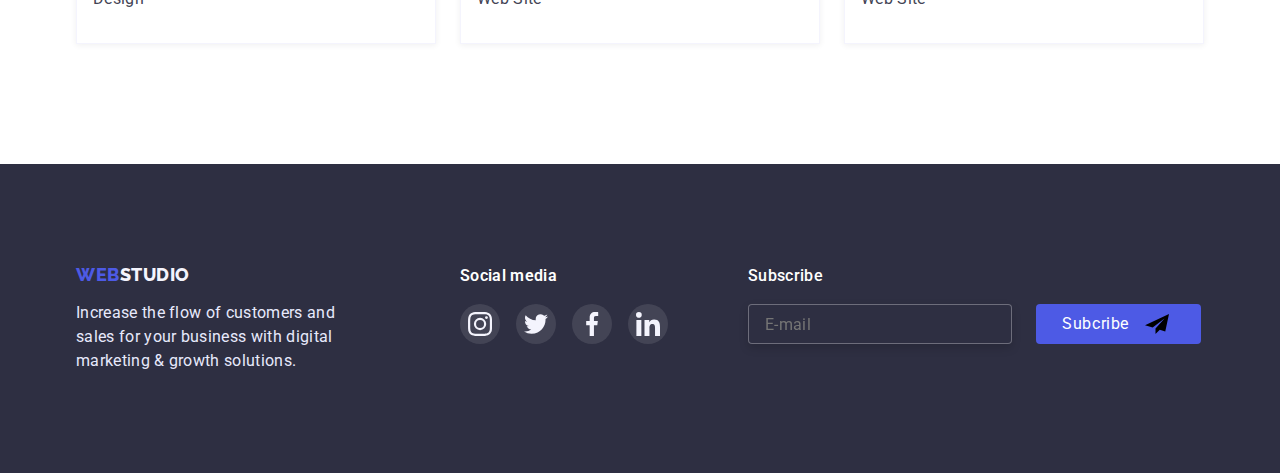
==== commit 89c94766: "check7" ====
--- a/portfolio.html
+++ b/portfolio.html
@@ -221,12 +221,18 @@
                     </li>
                 </ul>
             </div>
-            <form class="section-subscribe">
-                <label><span class="subscribe-text">Subscribe</span>
-                <input type="email" name="name" placeholder="E-mail" class="input-E-mail">
-                </label>
-                <button type="submit" class="button-subscribe">Subscribe</button>
-            </form>
+            <div class="form-wraper">
+                <p class="subscribe-text">Subscribe</p>
+                <form class="subscribe-section">
+                    <input type="email" name="user-email" placeholder="E-mail" class="footer-input-E-mail">
+                    <button type="submit" class="subscribe-button">
+                    <span>Subcribe</span>
+                    <svg class="subscribe-icon-send" width="24" height="20">
+                        <use href="./images/icons.svg#subscribe-icon-send"></use>
+                    </svg>
+                    </button>
+                </form>
+            </div>
         </div>
     </footer>
 </body>
--- a/css/styles.css
+++ b/css/styles.css
@@ -381,12 +381,12 @@
 
 
 
-.section-customers{
+.customers-section{
     padding-top: 120px;
     padding-bottom: 120px;
 }
 
-.title-customers{
+.customers-title{
     font-weight: 700;
     font-size: 36px;
     line-height: calc(42/36);
@@ -512,59 +512,65 @@
 
 
 
-.section-subscribe{
-    display: flex;
-    display: inline-block;
-    display: flex;
+.subscribe-section{
+    display: flex;
+    gap: 24px;
+    margin-left: 80px;
 }
 
 .subscribe-text{
     font-weight: 500;
     font-size: 16px;
-    line-height: calc(24/16);
+    line-height: calc(24 / 16);
     letter-spacing: 0.02em;
     color: #FFFFFF;
     margin-bottom: 16px;
     margin-left: 80px;
-}
-.input-E-mail{
-    border: 1px solid rgba(255, 255, 255, 0.3);
-    border-radius: 4px;
-    background-color: var(--black-color);
+
+}
+.footer-input-E-mail{
     width: 264px;
     height: 40px;
+    border: 1px solid rgba(255, 255, 255, 0.3);
+    filter: drop-shadow(0px 4px 4px rgba(0, 0, 0, 0.15));
+    border-radius: 4px;
+    outline: transparent;
+    background-color: var(--black-color);
     font-weight: 400;
-    font-size: 12px;
+    font-size: 16px;
     line-height: calc(24/12);
-    align-items: center;
+    letter-spacing: 0.02em;
+    padding-left: 16px;
+}
+
+
+
+.subscribe-button{
+    display: flex;
+    align-items: center;
+    text-align: center;
+    
+    background: var(--blue-color);
+    border-radius: 4px;
+    font-style: normal;
+    font-size: 16px;
+    line-height: calc(24 / 16);
     letter-spacing: 0.04em;
-    padding-left: 16px;
-    outline: none;
-    margin-left: 80px;
-}
-.input-E-mail:focus,
-.input-E-mail:active{
-    border: 1px solid #4D5AE5;
-}
-
-.button-subscribe{
-    display: flex;
-    flex-direction: row;
-    justify-content: center;
-    align-items: center;
-    background: #4D5AE5;
-    border-radius: 4px;
-    border: transparent;
     color: #FFFFFF;
-    height: 40px;
-    padding: 8px 64px 8px 24px;
-    margin-left: 24px;
-    margin-top: 39px;
-}
-.button-subscribe:hover,
-.button-s:focus{
-    background: #404BBF;
-}
+    border-color: transparent;
+    width: 165px;
+    gap: 16px;
+    padding: 6px 24px;
+}
+.subscribe-button:hover,
+.subscribe-button:focus{
+    background: var(--dark-blue-color);
+}
+
+.subcribe-icon-send{
+    fill: currentColor;
+}
+
 
 
 
@@ -793,14 +799,17 @@
 
 
 
-.form-title{
+.modal-title{
     font-weight: 500;
     font-size: 16px;
     line-height: calc(24/16);
     text-align: center;
     letter-spacing: 0.02em;
     color: #2E2F42;
-    padding-top: 30px;
+    padding-top: 55px;
+    margin-right: auto;
+    margin-left: auto;
+    margin-bottom: 10px;
 }
 
 label{
@@ -809,7 +818,7 @@
 }
 
 
-.form-field{
+.modal-form{
     display: flex;
     flex-direction: column;
     align-items: flex-start;
@@ -821,7 +830,7 @@
     margin-right: auto;
 }
 
-.label-text{
+.modal-label-text{
     font-weight: 400;
     font-size: 12px;
     line-height: calc(16/12);
@@ -830,46 +839,33 @@
     margin-bottom: 4px;
 }
 
-
-.input-name{
-    width: 360px;
+.modal-input-wrap{
+    position: relative;
+}
+
+.modal-input{
+    width: 100%;
     height: 40px;
-    outline: none;
+    background-color: transparent;
+    border: 1px solid rgba(33, 33, 33, 0.2);
     border-radius: 4px;
-    border: 1px solid rgba(33, 33, 33, 0.2);
-    margin-left: auto;
-    margin-right: auto;
-}
-.input-name:focus,
-.input-name:active{
+    padding-left: 38px;
+}
+.modal-input:focus{
     border: 1px solid #4D5AE5;
-}
-
-.input-phone{
-    width: 360px;
-    height: 40px;
-    outline: none;
-    border-radius: 4px;
-    border: 1px solid rgba(33, 33, 33, 0.2);
-}
-.input-phone:focus,
-.input-phone:active{
-    border: 1px solid #4D5AE5;
-}
-
-.input-email{
-    width: 360px;
-    height: 40px;
-    outline: none;
-    border-radius: 4px;
-    border: 1px solid rgba(33, 33, 33, 0.2);
-}
-.input-email:focus,
-.input-email:active{
-    border: 1px solid #4D5AE5;
-}
-
-.input-comment{
+    outline: transparent;
+}
+
+.modal-input-icon{
+    position: absolute;
+    left: 19px;
+    top: 50%;
+    transform: translateY(-50%);
+}
+
+
+
+.modal-input-comment{
     position: relative;
     width: 360px;
     height: 120px;
@@ -878,8 +874,7 @@
     border: 1px solid rgba(33, 33, 33, 0.2);
     resize: none;
 }
-.input-comment:focus,
-.input-comment:active{
+.modal-input-comment:focus{
     border: 1px solid #4D5AE5;
 }
 .input-comment::placeholder{
@@ -893,6 +888,7 @@
     margin-left: 16px;
 }
 
+
 .privacy-position{
     margin-top: 16px;
 }
@@ -902,15 +898,48 @@
     display: row;
 }
 
-.checkbox{
+.check_box{
+    width: 16px;
+    height: 16px;
+    background-color: #FFFFFF;
+    border: 1.25px solid #2E2F42;
+    border-radius: 2px;
+    margin-top: 6px;
+}
+
+.check_input:focus + .check_box,
+.check_input:hover + .check_box{
+    background: #404BBF;
+    border: transparent;
+}
+
+.check_input{
+    position: absoulute;
     display: flex;
     display: row;
     align-items: flex-start;
+    margin-top: 6px;
+    margin-bottom: 5px;
+    -webkit-appearance: none;
+    -moz-appearance: none;
+    appearance: none;
+}
+
+.check{
+    font-weight: 400;
+    font-size: 12px;
+    line-height: calc(16/12);
+    letter-spacing: 0.04em;
+    color: #8E8F99;
+    margin-left: 8px;
+    margin-top: 8px;
+    margin-bottom: 6px;
 }
 
 .privacy-policy{
     color: #4D5AE5;
     text-decoration: underline;
+    margin-left: 4px;
 }
 
 .button-send{
@@ -927,7 +956,7 @@
     height: 56px;
     margin-left: auto;
     margin-right: auto;
-    margin-top: 24px;
+    margin-top: 5px;
     border: transparent;
 }
 .button-send:hover,
